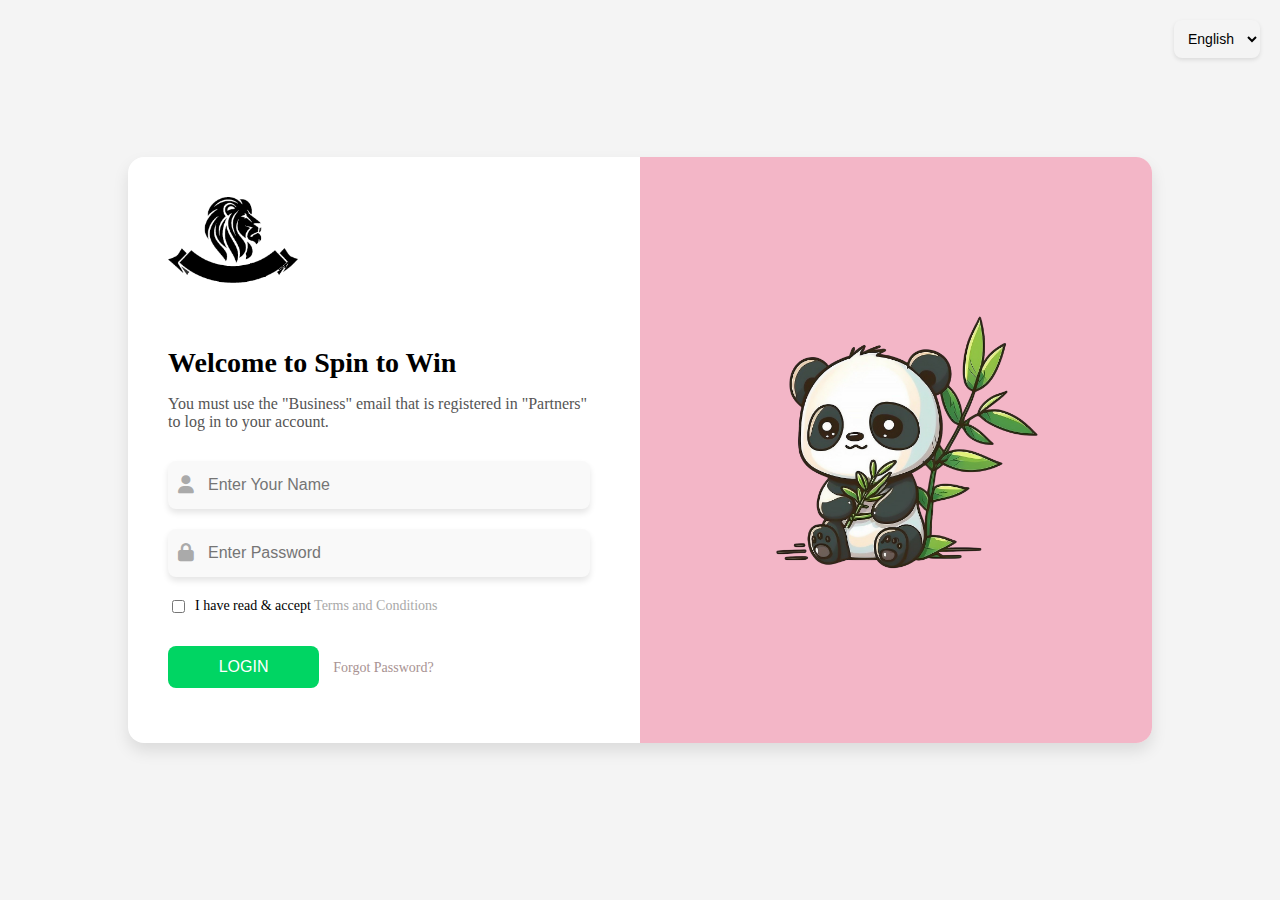
==== Task-3_CodePro/main.html @ db139ac1 "Add files via upload" ====
<!DOCTYPE html>
<html lang="en">
<head>
  <meta charset="UTF-8">
  <meta name="viewport" content="width=device-width, initial-scale=1.0">
  <title>Login Form</title>
  <link rel="stylesheet" href="style.css">
  <link rel="stylesheet" href="https://cdnjs.cloudflare.com/ajax/libs/font-awesome/6.0.0/css/all.min.css">
    <!-- <link rel="stylesheet" href="https://fonts.googleapis.com/css2?family=Poppins&display=swap"> -->
  
    <link rel="preconnect" href="https://fonts.googleapis.com">
<link rel="preconnect" href="https://fonts.gstatic.com" crossorigin>
<link href="https://fonts.googleapis.com/css2?family=Pacifico&display=swap" rel="stylesheet">
   
</head>
<body>
  <div class="container">
    <div class="form-section">
      <header>
        <div class="header-logo">
          <img src="images/roar.png" style="width: 30%; height: 30%;" alt="Logo">
          <div style="margin-bottom: 60px; " >

          </div>
          <h1>Welcome to Spin to Win</h1>
        </div>
        <p>You must use the "Business" email that is registered in "Partners" to log in to your account.</p>
      </header>
      <form>
        
        <div class="input-group">
          <div class="icon">
            <i class="fas fa-user"></i>
          </div>
          <input type="text" id="username" placeholder="Enter Your Name" required>
        </div>
        <div class="input-group">
          <div class="icon">
            <i class="fas fa-lock"></i>
          </div>
          <input type="password" id="password" placeholder="Enter Password" required>
        </div>
        <div class="checkbox-group">
          <input type="checkbox" id="terms" required>
          <label for="terms">I have read & accept <a href="#">Terms and Conditions</a></label>
        </div>
        <button type="submit" class="login-btn">LOGIN</button>
        <a href="#" class="forgot-password">Forgot Password?</a>
      </form>
    </div>
    <div class="image-section">
      <div class="language-container">
        <select id="language-selector">
          <option value="en">English</option>
          <option value="ur">اردو</option>
        </select>
      </div>
      <img src="images/panda.png" alt="Panda Image">
    </div>
    
  <script src="js.js"></script>
</body>
</html>
---- Task-3_CodePro/style.css ----
body {
  margin: 0;
  font-family: "Ribeye", serif;
  font-weight: 400;
  font-style: normal;
  background-color: #f4f4f4;
  display: flex;
  justify-content: center;
  align-items: center;
  height: 100vh;
}




.container {
  display: flex;
  width: 80%;
  max-width: 1200px;
  box-shadow: 0 8px 16px rgba(0, 0, 0, 0.1);
  border-radius: 16px;
  overflow: hidden;
  background-color: #ffffff;
}

.form-section {
  flex: 1;
  padding: 40px;
  position: relative;
}

.logo img {
  position: absolute;
  top: 20px;
  left: 20px;
  width: 100px;
}

header h1 {
  font-size: 28px;
  margin-bottom: 10px;
}

header p {
  color: #555;
  margin-bottom: 30px;
}

.input-group {
  position: relative;
  margin-bottom: 20px;
}

.input-group .icon {
  position: absolute;
  top: 50%;
  left: 10px;
  transform: translateY(-50%);
  font-size: 18px;
  color: #aaa;
}

.input-group input {
  width: 85%;
  padding: 15px 15px 15px 40px;
  background: #f9f9f9;
  border: none;
  border-radius: 8px;
  box-shadow: 0 4px 6px rgba(0, 0, 0, 0.1);
  font-size: 16px;
}

.input-group input:focus {
  outline: none;
  box-shadow: 0 4px 8px rgba(0, 128, 0, 0.2);
}

.checkbox-group {
  display: flex;
  align-items: center;
  margin-bottom: 30px;
}

.checkbox-group input {
  margin-right: 10px;
}

.checkbox-group label {
  font-size: 14px;
}

.checkbox-group a {
  text-decoration: none;
  color: darkgray;
  /* text-decoration:solid; */
}

.login-btn {
  background-color: #00d563;
  color: #fff;
  border: none;
  padding: 12px 25px;
  font-size: 16px;
  border-radius: 8px;
  cursor: pointer;
  margin-bottom: 15px;
  width: 35%;
  margin-right: 10px;
  transition: background-color 0.3s ease;
}

.login-btn:hover {
  background-color: #00b74a;
}

.forgot-password {
  font-size: 14px;
  color: rgb(168, 146, 146);
  text-decoration: none;
}

.forgot-password:hover {
  text-decoration: underline;
}

.image-section {
  flex: 1;
  background-color:#F3B6C7;
  display: flex;
  flex-direction: column;
  justify-content: center;
  align-items: center;
  padding: 40px;
}

.image-section img {
  max-width: 80%;
}

#language-selector {
  position: absolute;
  top: 20px;
  right: 20px;
  padding: 10px;
  font-size: 14px;
  border-radius: 8px;
  background-color: #f4f4f4;
  border: none;
  box-shadow: 0 2px 4px rgba(0, 0, 0, 0.1);
  cursor: pointer;
}

#language-selector:focus {
  outline: none;
  box-shadow: 0 2px 4px rgba(0, 128, 0, 0.2);
}

/* #FFFFFF */
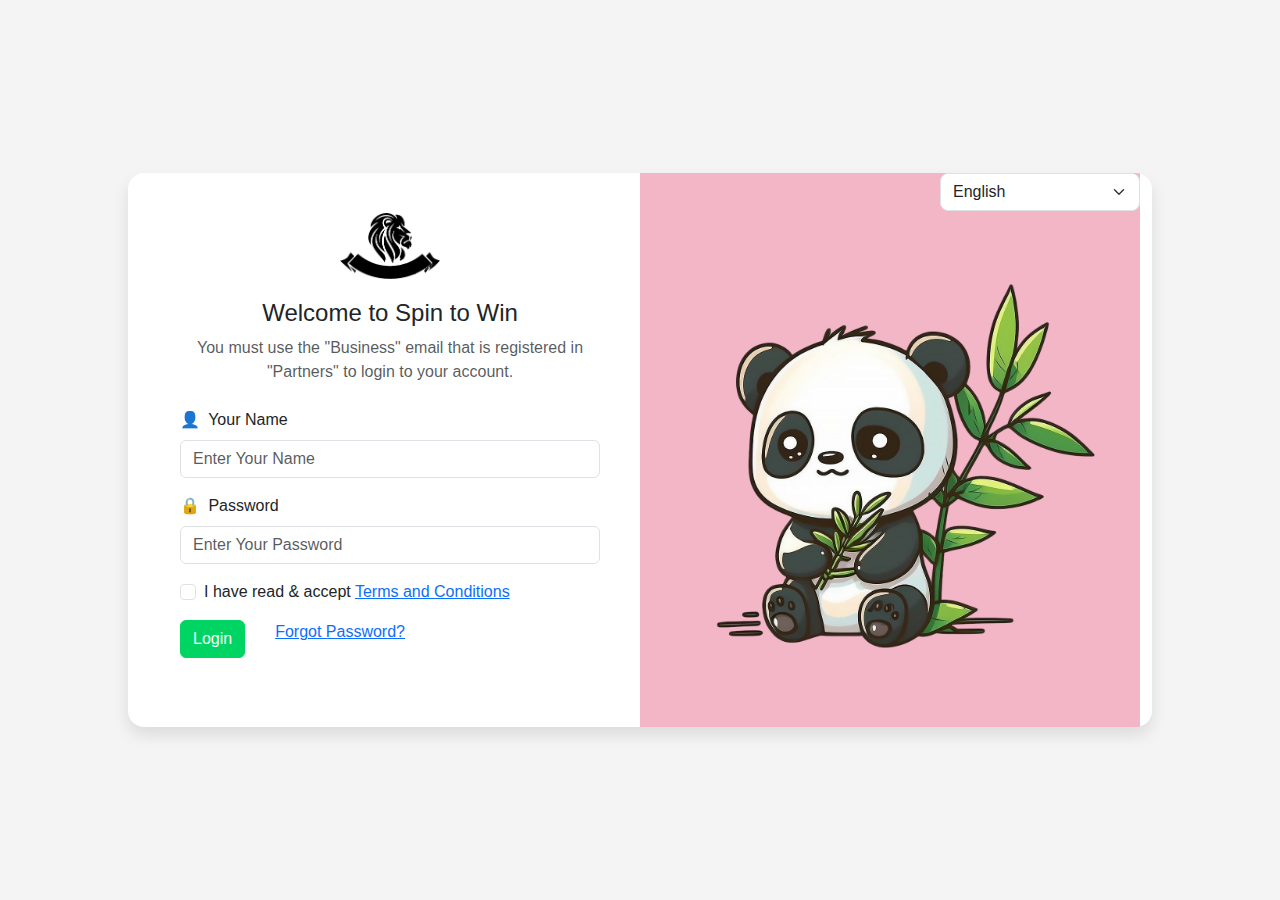
==== commit 647cb3b2: "Add files via upload" ====
--- a/Task-3_CodePro/main.html
+++ b/Task-3_CodePro/main.html
@@ -1,63 +1,70 @@
 <!DOCTYPE html>
 <html lang="en">
+
 <head>
   <meta charset="UTF-8">
   <meta name="viewport" content="width=device-width, initial-scale=1.0">
   <title>Login Form</title>
-  <link rel="stylesheet" href="style.css">
-  <link rel="stylesheet" href="https://cdnjs.cloudflare.com/ajax/libs/font-awesome/6.0.0/css/all.min.css">
-    <!-- <link rel="stylesheet" href="https://fonts.googleapis.com/css2?family=Poppins&display=swap"> -->
-  
-    <link rel="preconnect" href="https://fonts.googleapis.com">
-<link rel="preconnect" href="https://fonts.gstatic.com" crossorigin>
-<link href="https://fonts.googleapis.com/css2?family=Pacifico&display=swap" rel="stylesheet">
-   
+ 
+  <link href="https://cdn.jsdelivr.net/npm/bootstrap@5.3.0/dist/css/bootstrap.min.css" rel="stylesheet">
+  <link href="https://fonts.googleapis.com/css2?family=Ribeye&display=swap" rel="stylesheet">
+  <link rel="stylesheet" href="css/style.css">
 </head>
+
 <body>
   <div class="container">
-    <div class="form-section">
-      <header>
-        <div class="header-logo">
-          <img src="images/roar.png" style="width: 30%; height: 30%;" alt="Logo">
-          <div style="margin-bottom: 60px; " >
-
+    <div class="row g-0">
+ 
+      <div class="col-md-6 form-section">
+        <div class="text-center">
+          <img src="images/roar.png" alt="Logo" style="width: 100px;">
+        </div>
+        <header class="text-center mb-4">
+          <h1 class="h4">Welcome to Spin to Win</h1>
+          <p class="text-muted">
+            You must use the "Business" email that is registered in "Partners" to login to your account.
+          </p>
+        </header>
+        <form>
+          <div class="mb-3">
+            <label for="name" class="form-label">
+              <span class="me-1">&#128100;</span>
+              Your Name
+            </label>
+            <input type="text" id="name" class="form-control" placeholder="Enter Your Name">
           </div>
-          <h1>Welcome to Spin to Win</h1>
+          <div class="mb-3">
+            <label for="password" class="form-label">
+              <span class="me-1">&#128274;</span>
+              Password
+            </label>
+            <input type="password" id="password" class="form-control" placeholder="Enter Your Password">
+          </div>
+          <div class="form-check mb-3">
+            <input class="form-check-input" type="checkbox" id="terms">
+            <label class="form-check-label" for="terms">
+              I have read & accept <a href="#">Terms and Conditions</a>
+            </label>
+          </div>
+          <div class="d-flex mb-2">
+            <button type="submit" class="btn btn-success">Login</button>
+            <div style="margin-right: 30px;"></div>
+            <a href="#" class="">Forgot Password?</a>
+          </div>
+        </form>
+      </div>
+  
+      <div class="col-md-6 bg-pink d-flex flex-column justify-content-center align-items-center p-0 image-section" id="divone">
+        <div class="d-flex justify-content-end w-100 mb-3">
+          <select id="language-selector" class="form-select" style="max-width: 200px;">
+            <option value="en">English</option>
+            <option value="ur">اردو</option>
+          </select>
         </div>
-        <p>You must use the "Business" email that is registered in "Partners" to log in to your account.</p>
-      </header>
-      <form>
-        
-        <div class="input-group">
-          <div class="icon">
-            <i class="fas fa-user"></i>
-          </div>
-          <input type="text" id="username" placeholder="Enter Your Name" required>
-        </div>
-        <div class="input-group">
-          <div class="icon">
-            <i class="fas fa-lock"></i>
-          </div>
-          <input type="password" id="password" placeholder="Enter Password" required>
-        </div>
-        <div class="checkbox-group">
-          <input type="checkbox" id="terms" required>
-          <label for="terms">I have read & accept <a href="#">Terms and Conditions</a></label>
-        </div>
-        <button type="submit" class="login-btn">LOGIN</button>
-        <a href="#" class="forgot-password">Forgot Password?</a>
-      </form>
+        <img src="images/panda.png" alt="Panda" class="img-fluid">
+      </div>
     </div>
-    <div class="image-section">
-      <div class="language-container">
-        <select id="language-selector">
-          <option value="en">English</option>
-          <option value="ur">اردو</option>
-        </select>
-      </div>
-      <img src="images/panda.png" alt="Panda Image">
-    </div>
-    
-  <script src="js.js"></script>
+  </div>
+  <script src="JavaScript/js.js"></script>
 </body>
 </html>
--- a/Task-3_CodePro/css/style.css
+++ b/Task-3_CodePro/css/style.css
@@ -0,0 +1,52 @@
+body {
+  margin: 0;
+  font-family:Verdana, Geneva, Tahoma, sans-serif;
+  background-color: #f4f4f4;
+  display: flex;
+  justify-content: center;
+  align-items: center;
+  height: 100vh;
+}
+
+.container {
+  width: 80%;
+  max-width: 1200px;
+  box-shadow: 0 8px 16px rgba(0, 0, 0, 0.1);
+  border-radius: 16px;
+  overflow: hidden;
+  background-color: #ffffff;
+}
+
+.form-section {
+  padding: 40px;
+}
+
+.form-section img {
+  margin-bottom: 20px;
+}
+
+.btn-success {
+  background-color: #00d563;
+  border-color: #00d563;
+  transition: background-color 0.3s ease;
+}
+
+.btn-success:hover {
+  background-color: #00b74a;
+  border-color: #00b74a;
+  
+}
+
+#language-selector {
+  max-width: 200px;
+  border-radius: 8px;
+}
+
+.image-section img {
+  max-width: 100%;
+  object-fit: cover;
+  /* background-color: #F3B6C7; */
+}
+#divone{
+  background-color: #F3B6C7;
+}